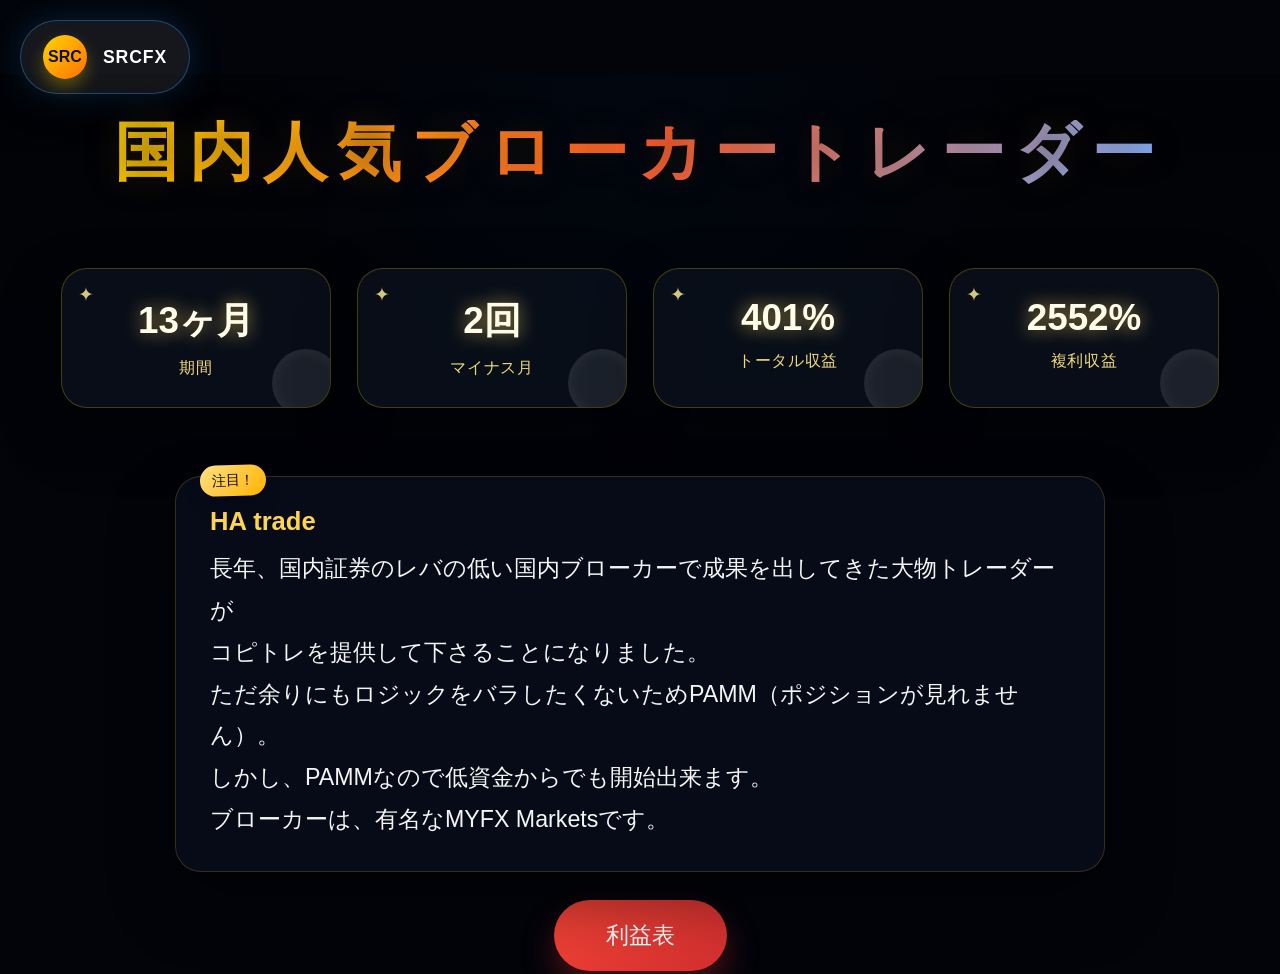
==== index.html @ a8196e4a "Initial commit" ====
<!DOCTYPE html>
<html lang="ja">
<head>
    <meta charset="UTF-8">
    <title>SRCFX</title>
    <link rel="stylesheet" href="style.css">
</head>
<body>
    <div class="logo logo-fixed"><span>SRCFX</span></div>

    <main>
        <div class="hero">
            <h1>国内人気ブローカートレーダー</h1>
            
            <div class="stats">
                <div class="stat-item"><span>13ヶ月</span><p>期間</p></div>
                <div class="stat-item"><span>2回</span><p>マイナス月</p></div>
                <div class="stat-item"><span>401%</span><p>トータル収益</p></div>
                <div class="stat-item"><span>2552%</span><p>複利収益</p></div>
            </div>

            <div class="info-box">
                <h2>HA trade</h2>
                <p>
                    長年、国内証券のレバの低い国内ブローカーで成果を出してきた大物トレーダーが<br>
                    コピトレを提供して下さることになりました。<br>
                    ただ余りにもロジックをバラしたくないためPAMM（ポジションが見れません）。<br>
                    しかし、PAMMなので低資金からでも開始出来ます。<br>
                    ブローカーは、有名なMYFX Marketsです。
                </p>
            </div>

            <div class="cta-area">
                <button class="cta-btn" id="profitBtn">利益表</button>
            </div>

            <div class="profit-image-wrap hidden" id="profitImageWrap">
                <img id="profitImage" src="C:\Users\syouhei\Downloads\2FB84706-67FE-4C3A-8D6A-E6BA23F75027.jpg" alt="利益表画像">
            </div>
        </div>
    </main>
    <script>
        document.getElementById('profitBtn').addEventListener('click', function(event) {
            const wrap = document.getElementById('profitImageWrap');
            wrap.classList.toggle('hidden');
            this.textContent = wrap.classList.contains('hidden') ? '利益表' : '閉じる';
        });
    </script>
</body>
</html>
---- style.css ----
body {
    margin: 0;
    color: white;
    font-family: sans-serif;
    min-height: 100vh;
    background-color: #02040a;
    background-image: url('file:///C:/Users/syouhei/Downloads/0d692e8d-230e-4911-b112-4ac63d08a9b7.png');
    background-position: center;
    background-size: cover;
    background-repeat: no-repeat;
    background-attachment: fixed;
}

.logo {
    position: relative;
    display: inline-flex;
    align-items: center;
    gap: 16px;
    padding: 14px 22px;
    background: rgba(255, 255, 255, 0.08);
    border: 1px solid rgba(33, 150, 243, 0.4);
    border-radius: 999px;
    box-shadow: 0 0 32px rgba(33, 150, 243, 0.18), 0 16px 30px rgba(0, 0, 0, 0.25);
}

.logo::before {
    content: "SRC";
    display: inline-flex;
    align-items: center;
    justify-content: center;
    width: 44px;
    height: 44px;
    background: linear-gradient(135deg, #ffd600 0%, #ff6f00 100%);
    color: #111;
    font-weight: 800;
    border-radius: 50%;
    box-shadow: 0 8px 16px rgba(255, 214, 0, 0.3);
}

.logo span {
    font-size: 1.1rem;
    font-weight: 700;
    letter-spacing: 0.05em;
    color: #ffffff;
}

.logo-fixed {
    position: fixed;
    top: 20px;
    left: 20px;
    z-index: 10;
}

main {
    padding-top: 0;
}

nav ul li {
    position: relative;
    padding: 8px 14px;
    color: #ffffff;
    font-weight: 600;
    letter-spacing: 0.03em;
}

nav ul li::after {
    content: '';
    position: absolute;
    left: 0;
    right: 0;
    bottom: -6px;
    height: 3px;
    background: linear-gradient(90deg, rgba(255, 193, 7, 0.9), rgba(30, 136, 229, 0.9));
    opacity: 0;
    transition: opacity 0.3s ease, transform 0.3s ease;
    transform: scaleX(0.6);
}

nav ul li:hover::after {
    opacity: 1;
    transform: scaleX(1);
}

.logo {
    position: relative;
    display: inline-flex;
    align-items: center;
    gap: 16px;
    padding: 14px 22px;
    background: rgba(255, 255, 255, 0.08);
    border: 1px solid rgba(33, 150, 243, 0.4);
    border-radius: 999px;
    box-shadow: 0 0 32px rgba(33, 150, 243, 0.18), 0 16px 30px rgba(0, 0, 0, 0.35);
}

.logo::before {
    content: "SRC";
    display: inline-flex;
    align-items: center;
    justify-content: center;
    width: 44px;
    height: 44px;
    background: linear-gradient(135deg, #ffd600 0%, #ff6f00 100%);
    color: #111;
    font-weight: 800;
    border-radius: 50%;
    box-shadow: 0 8px 16px rgba(255, 214, 0, 0.3);
}

.logo span {
    font-size: 1.1rem;
    font-weight: 700;
    letter-spacing: 0.05em;
    color: #ffffff;
}

.hero {
    position: relative;
    min-height: 100vh;
    display: flex;
    flex-direction: column;
    justify-content: center;
    align-items: center;
    padding: 0 24px;
    overflow: hidden;
    background: transparent;
}

.hero::before {
    content: '';
    position: absolute;
    inset: 0;
    background: radial-gradient(circle at top, rgba(1, 7, 18, 0.76), transparent 35%), linear-gradient(180deg, rgba(0, 0, 0, 0.45), transparent 65%);
    pointer-events: none;
}

h1 {
    position: relative;
    z-index: 1;
    font-size: clamp(3rem, 5vw, 5.2rem);
    letter-spacing: 0.16em;
    line-height: 1.02;
    font-weight: 900;
    text-align: center;
    text-transform: uppercase;
    background: linear-gradient(120deg, #ffd300, #ff5b2a, #7cafff);
    -webkit-background-clip: text;
    color: transparent;
    text-shadow: 0 0 30px rgba(0, 0, 0, 0.4), 0 0 40px rgba(255, 180, 0, 0.15);
}


.stats { display: flex; gap: 26px; margin: 40px 0; flex-wrap: wrap; justify-content: center; }
.stat-item {
    position: relative;
    width: 220px;
    padding: 28px 24px;
    border-radius: 26px;
    color: #fffde7;
    text-align: center;
    background: rgba(12, 18, 31, 0.72);
    border: 1px solid rgba(255, 215, 0, 0.24);
    box-shadow: 0 24px 60px rgba(0, 0, 0, 0.35);
    overflow: hidden;
    backdrop-filter: blur(8px);
}
.stat-item::before {
    content: '✦';
    position: absolute;
    top: 14px;
    left: 16px;
    font-size: 1.2rem;
    color: rgba(255, 235, 150, 0.92);
    opacity: 0.9;
}
.stat-item::after {
    content: '';
    position: absolute;
    bottom: -10px;
    right: -10px;
    width: 68px;
    height: 68px;
    border-radius: 50%;
    background: rgba(255, 255, 255, 0.08);
    box-shadow: inset 0 0 16px rgba(255, 255, 255, 0.08);
}
.stat-item span { display: block; position: relative; font-size: 2.3rem; font-weight: 900; text-shadow: 0 0 18px rgba(255, 215, 102, 0.65); }
.stat-item p { position: relative; margin: 12px 0 0; font-size: 1rem; color: #f8e27f; opacity: 0.96; letter-spacing: 0.04em; }

.info-box {
    position: relative;
    max-width: 860px;
    margin-top: 28px;
    padding: 30px 34px;
    background: rgba(9, 14, 29, 0.82);
    border: 1px solid rgba(255, 215, 0, 0.18);
    border-radius: 26px;
    box-shadow: 0 30px 65px rgba(0, 0, 0, 0.45);
}

.info-box::before {
    content: '注目！';
    position: absolute;
    top: -12px;
    left: 24px;
    padding: 6px 12px;
    font-size: 0.9rem;
    color: #111;
    background: linear-gradient(135deg, #ffe082, #ffb300);
    border-radius: 999px;
    box-shadow: 0 8px 18px rgba(0, 0, 0, 0.2);
    transform: rotate(-2deg);
}

.info-box h2 {
    margin: 0 0 12px;
    font-size: 1.6rem;
    color: #ffd54f;
}

.info-box p {
    margin: 0;
    line-height: 1.8;
    font-size: 1.45rem;
    color: #f5f5f5;
}

.cta-area {
    margin-top: 28px;
}

.cta-btn {
    display: inline-block;
    background: linear-gradient(135deg, #f44336, #d32f2f);
    color: white;
    border: none;
    padding: 20px 52px;
    font-size: 1.45rem;
    border-radius: 60px;
    cursor: pointer;
    text-decoration: none;
    box-shadow: 0 16px 32px rgba(212, 47, 47, 0.35);
    transition: transform 0.25s ease, box-shadow 0.25s ease;
}

.cta-btn:hover {
    transform: translateY(-2px);
    box-shadow: 0 20px 40px rgba(217, 64, 77, 0.45);
}

.profit-image-wrap {
    margin-top: 36px;
    padding: 20px;
    background: rgba(255, 255, 255, 0.1);
    border: 1px solid rgba(255, 255, 255, 0.18);
    border-radius: 28px;
    box-shadow: 0 24px 60px rgba(0, 0, 0, 0.24);
    max-width: 1120px;
    width: min(100%, 1120px);
    display: flex;
    justify-content: center;
}

.profit-image-wrap img {
    width: 100%;
    max-width: 1080px;
    height: auto;
    border-radius: 20px;
    box-shadow: 0 22px 50px rgba(0, 0, 0, 0.28);
    transform: translateY(1px);
}

.hidden {
    display: none;
}

.bonus { color: #8bc34a; text-align: center; margin-bottom: 10px; }

@media (max-width: 768px) {
    header {
        padding: 16px 20px;
    }

    nav ul {
        flex-wrap: wrap;
        justify-content: center;
        gap: 12px;
    }

    .logo {
        gap: 10px;
        padding: 10px 14px;
    }

    .hero {
        padding: 0 16px;
    }

    h1 {
        font-size: clamp(2.4rem, 8vw, 3.2rem);
        letter-spacing: 0.08em;
    }

    h1::after {
        bottom: -28px;
        padding: 5px 14px;
        font-size: 0.8rem;
    }

    .stats {
        gap: 16px;
        margin: 30px 0;
    }

    .stat-item {
        width: calc(50% - 16px);
        padding: 20px 14px;
        border-radius: 22px;
    }

    .stat-item span {
        font-size: 1.9rem;
    }

    .stat-item p {
        font-size: 0.92rem;
    }

    .info-box {
        margin-top: 18px;
        padding: 20px 22px;
    }

    .cta-area {
        margin-top: 24px;
    }

    .cta-btn {
        width: 100%;
        padding: 18px 22px;
        font-size: 1.25rem;
    }

    .profit-image-wrap {
        margin-top: 28px;
        padding: 16px;
        border-radius: 20px;
    }

    .profit-image-wrap img {
        max-width: 100%;
        border-radius: 16px;
    }
}
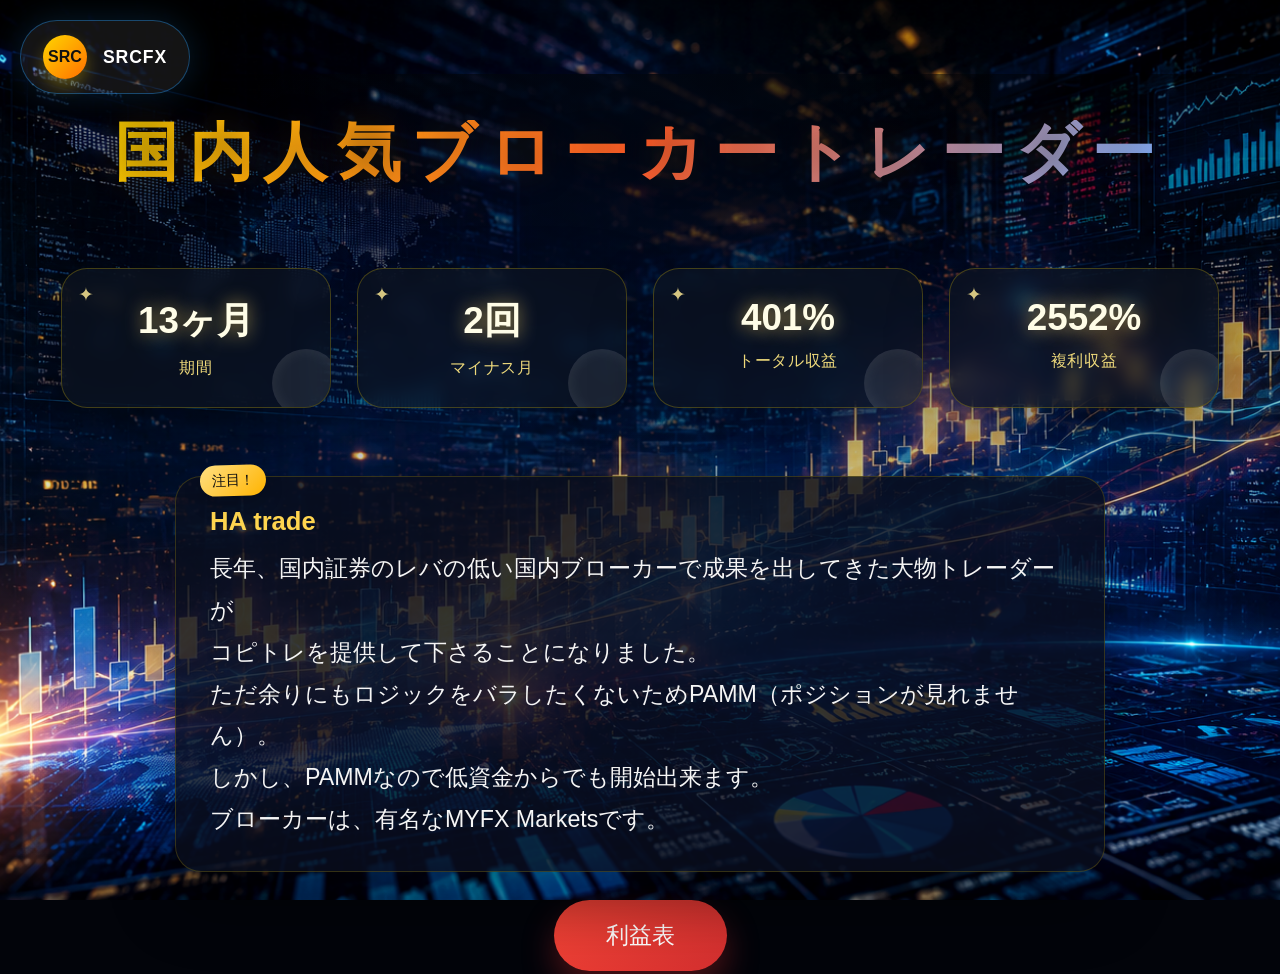
==== commit c0b1f3b3: "Use relative image paths and add assets for GitHub Pages" ====
--- a/index.html
+++ b/index.html
@@ -35,7 +35,7 @@
             </div>
 
             <div class="profit-image-wrap hidden" id="profitImageWrap">
-                <img id="profitImage" src="C:\Users\syouhei\Downloads\2FB84706-67FE-4C3A-8D6A-E6BA23F75027.jpg" alt="利益表画像">
+                <img id="profitImage" src="assets/profit.jpg" alt="利益表画像">
             </div>
         </div>
     </main>
--- a/style.css
+++ b/style.css
@@ -4,7 +4,7 @@
     font-family: sans-serif;
     min-height: 100vh;
     background-color: #02040a;
-    background-image: url('file:///C:/Users/syouhei/Downloads/0d692e8d-230e-4911-b112-4ac63d08a9b7.png');
+    background-image: url('assets/bg.png');
     background-position: center;
     background-size: cover;
     background-repeat: no-repeat;
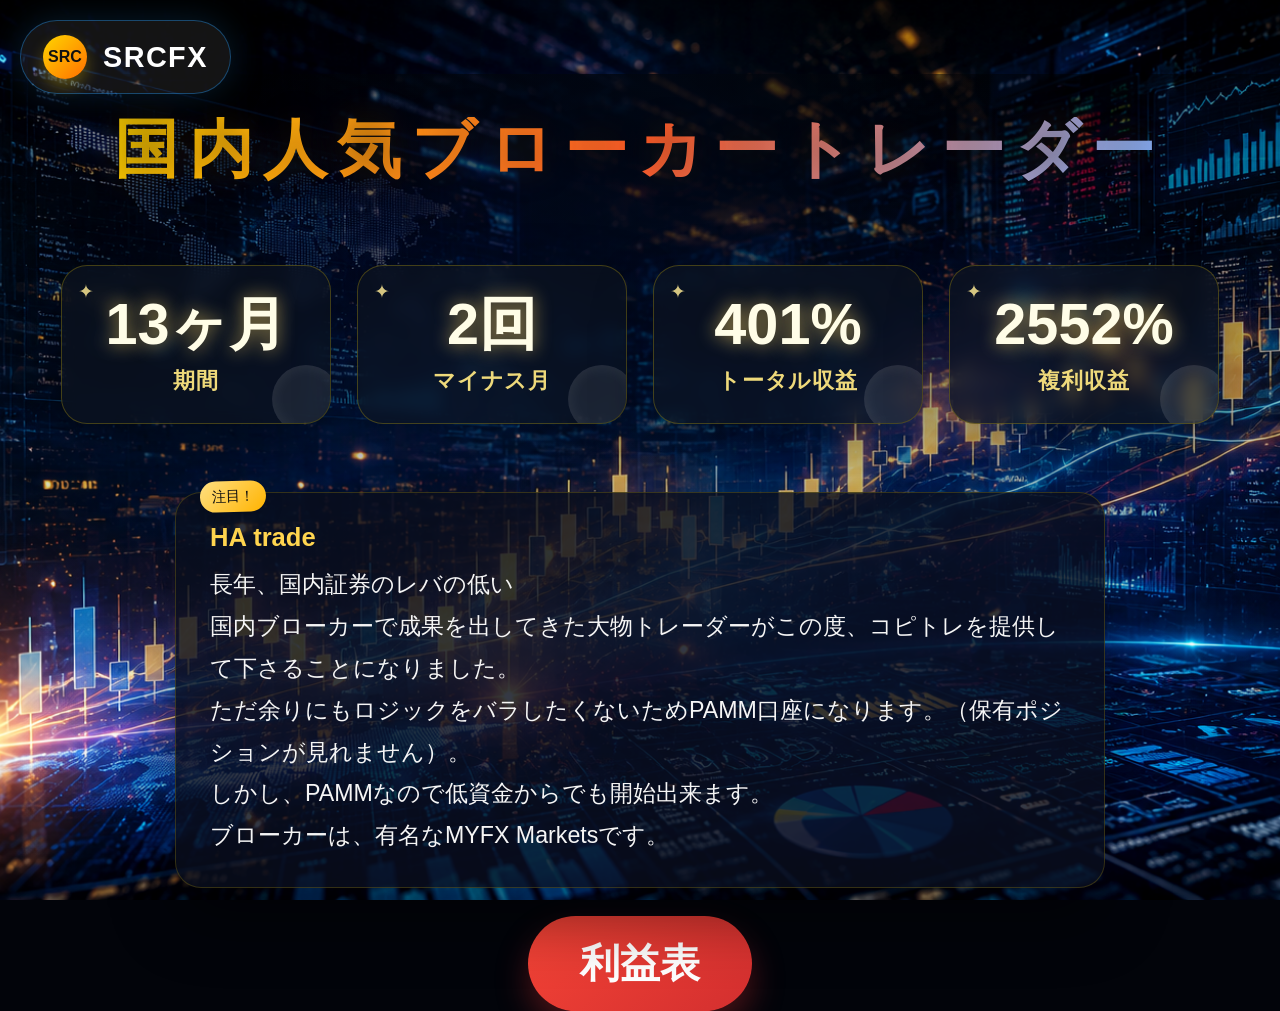
==== commit c8aa7a86: "Update landing page copy and styling" ====
--- a/index.html
+++ b/index.html
@@ -6,32 +6,32 @@
     <link rel="stylesheet" href="style.css">
 </head>
 <body>
-    <div class="logo logo-fixed"><span>SRCFX</span></div>
+    <div class="logo logo-fixed"><span style="font-size: clamp(1.45rem, 3vw, 1.8rem); font-weight: 800;">SRCFX</span></div>
 
     <main>
         <div class="hero">
             <h1>国内人気ブローカートレーダー</h1>
             
             <div class="stats">
-                <div class="stat-item"><span>13ヶ月</span><p>期間</p></div>
-                <div class="stat-item"><span>2回</span><p>マイナス月</p></div>
-                <div class="stat-item"><span>401%</span><p>トータル収益</p></div>
-                <div class="stat-item"><span>2552%</span><p>複利収益</p></div>
+                <div class="stat-item"><span style="font-size: clamp(2.8rem, 7vw, 3.6rem); line-height: 1.05; font-weight: 900;">13ヶ月</span><p style="font-size: clamp(1.16rem, 2.9vw, 1.35rem); font-weight: 700; letter-spacing: 0.04em;">期間</p></div>
+                <div class="stat-item"><span style="font-size: clamp(2.8rem, 7vw, 3.6rem); line-height: 1.05; font-weight: 900;">2回</span><p style="font-size: clamp(1.16rem, 2.9vw, 1.35rem); font-weight: 700; letter-spacing: 0.04em;">マイナス月</p></div>
+                <div class="stat-item"><span style="font-size: clamp(2.8rem, 7vw, 3.6rem); line-height: 1.05; font-weight: 900;">401%</span><p style="font-size: clamp(1.16rem, 2.9vw, 1.35rem); font-weight: 700; letter-spacing: 0.04em;">トータル収益</p></div>
+                <div class="stat-item"><span style="font-size: clamp(2.8rem, 7vw, 3.6rem); line-height: 1.05; font-weight: 900;">2552%</span><p style="font-size: clamp(1.16rem, 2.9vw, 1.35rem); font-weight: 700; letter-spacing: 0.04em;">複利収益</p></div>
             </div>
 
             <div class="info-box">
                 <h2>HA trade</h2>
                 <p>
-                    長年、国内証券のレバの低い国内ブローカーで成果を出してきた大物トレーダーが<br>
-                    コピトレを提供して下さることになりました。<br>
-                    ただ余りにもロジックをバラしたくないためPAMM（ポジションが見れません）。<br>
+                    長年、国内証券のレバの低い<br>
+                    国内ブローカーで成果を出してきた大物トレーダーがこの度、コピトレを提供して下さることになりました。<br>
+                    ただ余りにもロジックをバラしたくないためPAMM口座になります。（保有ポジションが見れません）。<br>
                     しかし、PAMMなので低資金からでも開始出来ます。<br>
                     ブローカーは、有名なMYFX Marketsです。
                 </p>
             </div>
 
             <div class="cta-area">
-                <button class="cta-btn" id="profitBtn">利益表</button>
+                <button class="cta-btn" id="profitBtn" style="font-size: clamp(2.1rem, 4.8vw, 2.5rem); font-weight: 800;">利益表</button>
             </div>
 
             <div class="profit-image-wrap hidden" id="profitImageWrap">
--- a/style.css
+++ b/style.css
@@ -38,8 +38,8 @@
 }
 
 .logo span {
-    font-size: 1.1rem;
-    font-weight: 700;
+    font-size: 1.35rem;
+    font-weight: 800;
     letter-spacing: 0.05em;
     color: #ffffff;
 }
@@ -108,8 +108,8 @@
 }
 
 .logo span {
-    font-size: 1.1rem;
-    font-weight: 700;
+    font-size: 1.35rem;
+    font-weight: 800;
     letter-spacing: 0.05em;
     color: #ffffff;
 }
@@ -184,7 +184,7 @@
     background: rgba(255, 255, 255, 0.08);
     box-shadow: inset 0 0 16px rgba(255, 255, 255, 0.08);
 }
-.stat-item span { display: block; position: relative; font-size: 2.3rem; font-weight: 900; text-shadow: 0 0 18px rgba(255, 215, 102, 0.65); }
+.stat-item span { display: block; position: relative; font-size: clamp(2.4rem, 4vw, 3.2rem); font-weight: 900; text-shadow: 0 0 18px rgba(255, 215, 102, 0.65); }
 .stat-item p { position: relative; margin: 12px 0 0; font-size: 1rem; color: #f8e27f; opacity: 0.96; letter-spacing: 0.04em; }
 
 .info-box {
@@ -289,7 +289,16 @@
 
     .logo {
         gap: 10px;
-        padding: 10px 14px;
+        padding: 12px 16px;
+    }
+
+    .logo::before {
+        width: 50px;
+        height: 50px;
+    }
+
+    .logo span {
+        font-size: 1.55rem;
     }
 
     .hero {
@@ -318,12 +327,16 @@
         border-radius: 22px;
     }
 
+    .logo span {
+        font-size: 1.55rem;
+    }
+
     .stat-item span {
-        font-size: 1.9rem;
+        font-size: clamp(2.45rem, 6vw, 3rem);
     }
 
     .stat-item p {
-        font-size: 0.92rem;
+        font-size: 1rem;
     }
 
     .info-box {
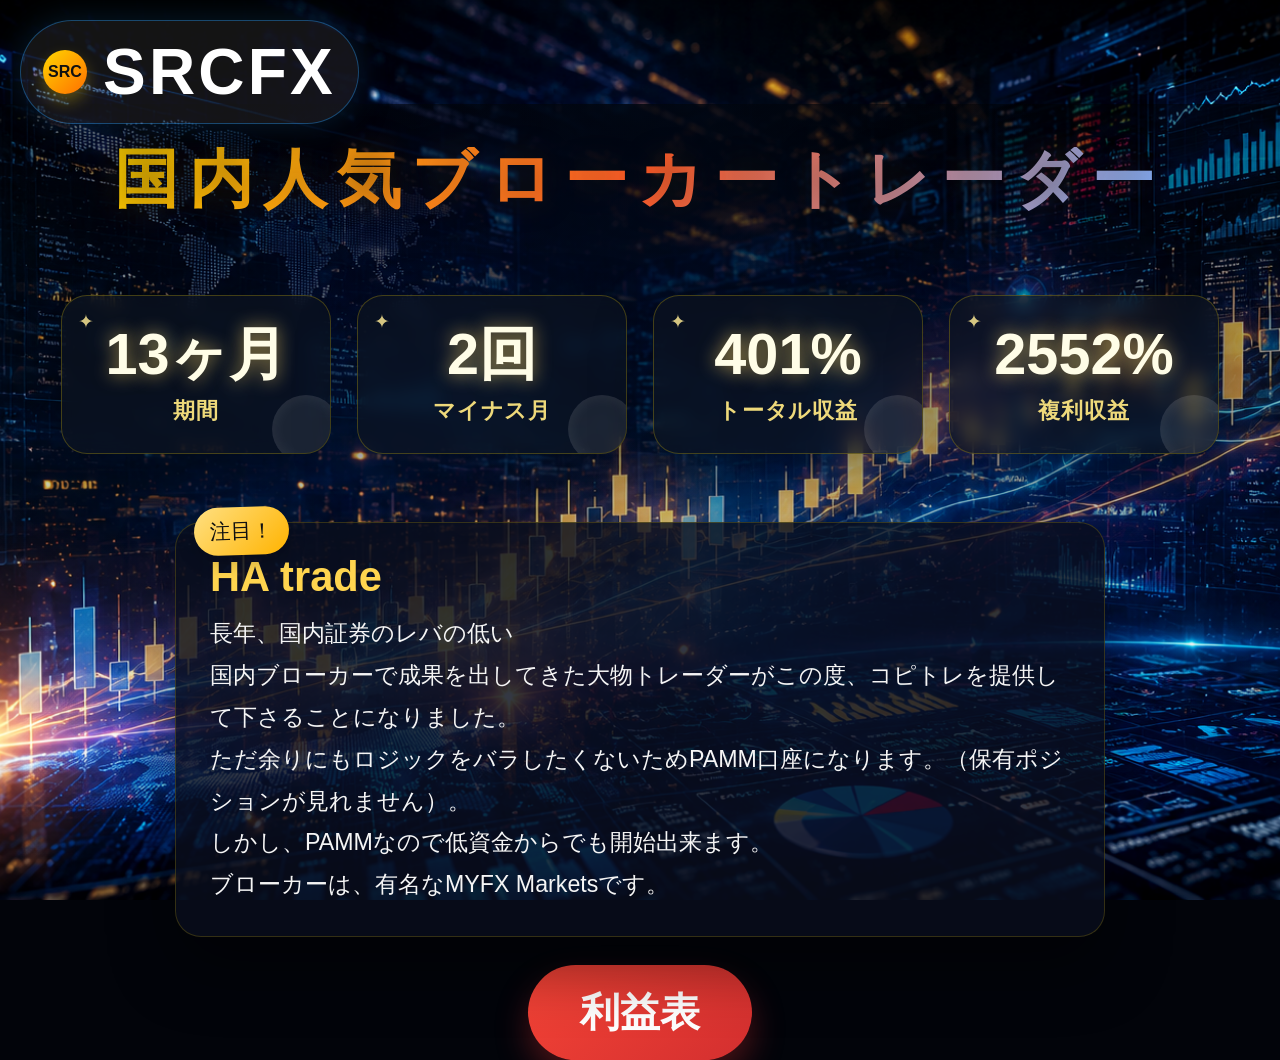
==== commit 5933b16b: "Increase 注目! and HA trade visibility and adjust SRCFX size" ====
--- a/index.html
+++ b/index.html
@@ -6,7 +6,7 @@
     <link rel="stylesheet" href="style.css">
 </head>
 <body>
-    <div class="logo logo-fixed"><span style="font-size: clamp(1.45rem, 3vw, 1.8rem); font-weight: 800;">SRCFX</span></div>
+    <div class="logo logo-fixed"><span style="font-size: clamp(2.5rem, 6vw, 4rem); font-weight: 800;">SRCFX</span></div>
 
     <main>
         <div class="hero">
--- a/style.css
+++ b/style.css
@@ -201,10 +201,10 @@
 .info-box::before {
     content: '注目！';
     position: absolute;
-    top: -12px;
-    left: 24px;
-    padding: 6px 12px;
-    font-size: 0.9rem;
+    top: -16px;
+    left: 18px;
+    padding: 10px 16px;
+    font-size: 1.3rem;
     color: #111;
     background: linear-gradient(135deg, #ffe082, #ffb300);
     border-radius: 999px;
@@ -214,7 +214,7 @@
 
 .info-box h2 {
     margin: 0 0 12px;
-    font-size: 1.6rem;
+    font-size: 2.6rem;
     color: #ffd54f;
 }
 
